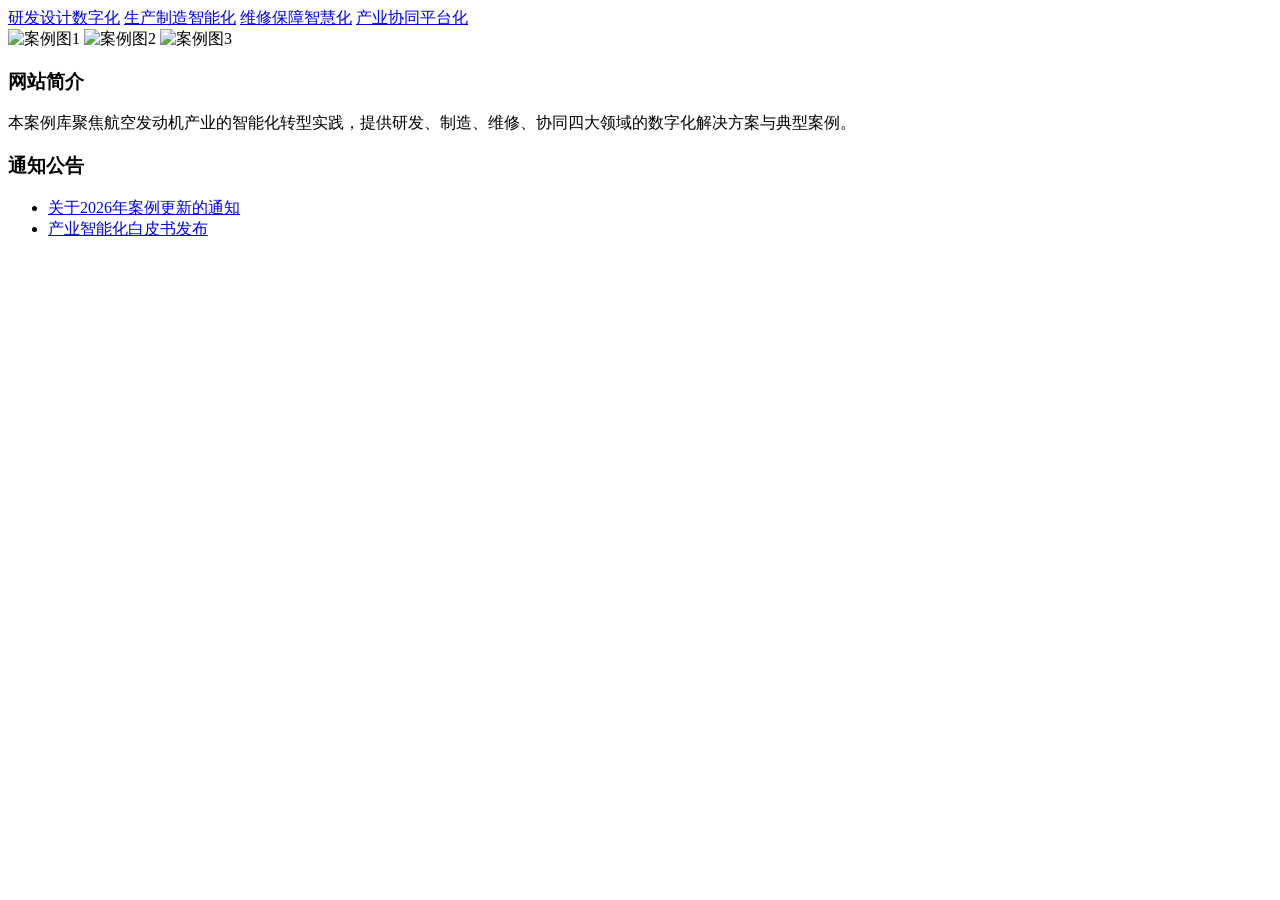
==== index.html @ 72128afc "Add files via upload" ====
<!DOCTYPE html>
<html lang="zh-CN">
<head>
    <meta charset="UTF-8">
    <meta name="viewport" content="width=device-width, initial-scale=1.0">
    <title>航空发动机产业智能化转型案例库</title>
    <link rel="stylesheet" href="styles.css">
</head>
<body>
    <!-- 顶部导航条 -->
    <nav class="top-nav">
        <a href="#" class="nav-item">研发设计数字化</a>
        <a href="#" class="nav-item">生产制造智能化</a>
        <a href="#" class="nav-item">维修保障智慧化</a>
        <a href="#" class="nav-item">产业协同平台化</a>
    </nav>

    <!-- 中间轮播图区域 -->
    <div class="carousel">
        <div class="carousel-inner">
            <img src="image1.jpg" alt="案例图1">
            <img src="image2.jpg" alt="案例图2">
            <img src="image3.jpg" alt="案例图3">
        </div>
    </div>

    <!-- 底部信息栏 -->
    <footer class="site-footer">
        <div class="footer-content">
            <div class="site-description">
                <h3>网站简介</h3>
                <p>本案例库聚焦航空发动机产业的智能化转型实践，提供研发、制造、维修、协同四大领域的数字化解决方案与典型案例。</p>
            </div>
            <div class="notice-board">
                <h3>通知公告</h3>
                <ul>
                    <li><a href="notice1.pdf">关于2026年案例更新的通知</a></li>
                    <li><a href="notice2.pdf">产业智能化白皮书发布</a></li>
                </ul>
            </div>
        </div>
    </footer>

    <script src="script.js"></script>
</body>
</html>
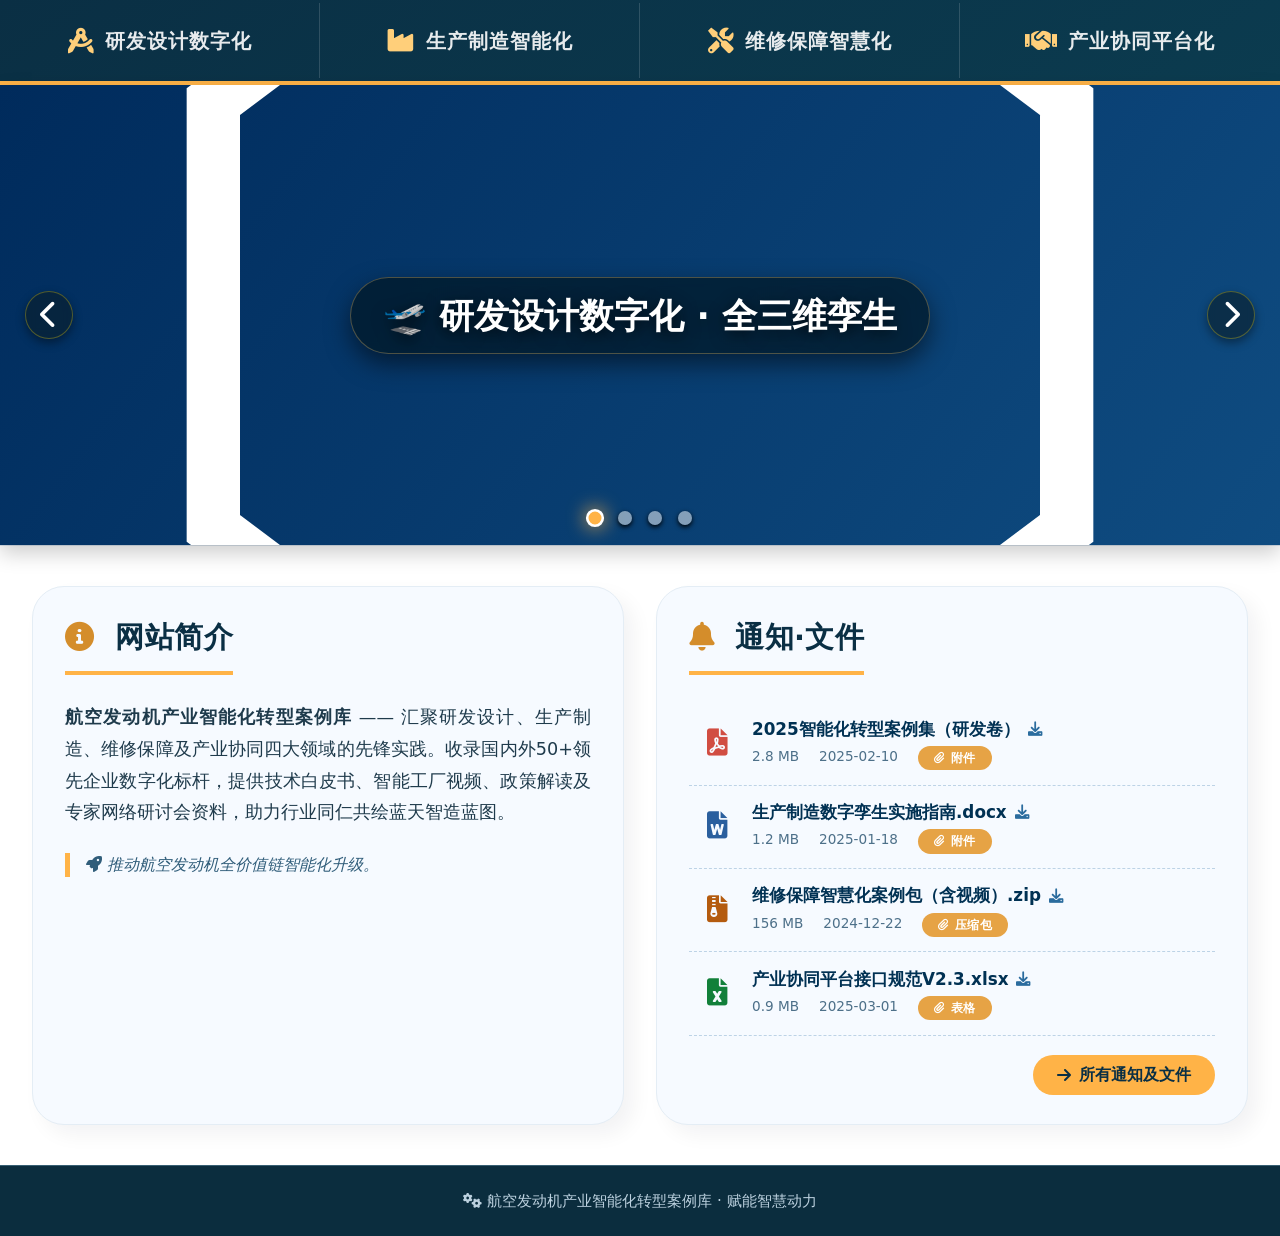
==== commit 15af2875: "Add files via upload" ====
--- a/index.html
+++ b/index.html
@@ -2,45 +2,608 @@
 <html lang="zh-CN">
 <head>
     <meta charset="UTF-8">
-    <meta name="viewport" content="width=device-width, initial-scale=1.0">
-    <title>航空发动机产业智能化转型案例库</title>
-    <link rel="stylesheet" href="styles.css">
+    <meta name="viewport" content="width=device-width, initial-scale=1.0, user-scalable=yes">
+    <title>航发智库 · 航空发动机产业智能化转型案例库</title>
+    <!-- Font Awesome 图标库 (v6 免费版) 用于美观图标 -->
+    <link rel="stylesheet" href="https://cdnjs.cloudflare.com/ajax/libs/font-awesome/6.0.0-beta3/css/all.min.css">
+    <style>
+        * {
+            margin: 0;
+            padding: 0;
+            box-sizing: border-box;
+            font-family: 'Segoe UI', Roboto, system-ui, -apple-system, sans-serif;
+        }
+
+        body {
+            background-color: #f0f4f8;
+            color: #1e2b3a;
+            line-height: 1.5;
+        }
+
+        /* 主容器 */
+        .wrapper {
+            max-width: 1400px;
+            margin: 0 auto;
+            background-color: white;
+            box-shadow: 0 0 30px rgba(0,0,0,0.05);
+        }
+
+        /* ----- 顶部四大板块导航栏 ----- */
+        .nav-four {
+            display: flex;
+            flex-wrap: wrap;
+            background: linear-gradient(145deg, #0a2f44, #0b3b4f); /* 深蓝航空底色 */
+            color: white;
+            padding: 0.2rem 0;
+            border-bottom: 4px solid #ffb347; /* 金色点缀，代表工业引擎 */
+        }
+
+        .nav-item {
+            flex: 1 1 200px;          /* 至少200px，自适应换行 */
+            text-align: center;
+            padding: 1.4rem 0.5rem;
+            font-size: 1.25rem;
+            font-weight: 600;
+            letter-spacing: 1px;
+            text-transform: uppercase;
+            color: rgba(255, 255, 255, 0.9);
+            transition: all 0.2s ease;
+            cursor: pointer;
+            border-right: 1px solid rgba(255,255,255,0.15);
+            text-decoration: none;
+            display: flex;
+            align-items: center;
+            justify-content: center;
+            gap: 10px;
+        }
+
+        .nav-item:last-child {
+            border-right: none;
+        }
+
+        .nav-item i {
+            font-size: 1.6rem;
+            color: #ffcf7a;
+            transition: transform 0.2s;
+        }
+
+        .nav-item:hover {
+            background-color: #1f5a7e;
+            color: white;
+            box-shadow: inset 0 -4px 0 #ffb347;
+        }
+
+        .nav-item:hover i {
+            transform: scale(1.1);
+            color: #ffe6b3;
+        }
+
+        /* 小尺寸适配 */
+        @media (max-width: 700px) {
+            .nav-item {
+                font-size: 1rem;
+                padding: 1rem 0.2rem;
+                flex-basis: 50%;
+            }
+            .nav-item i {
+                font-size: 1.3rem;
+            }
+        }
+
+        /* ----- 中间轮播图区域 (淡入淡出循环) ----- */
+        .carousel-section {
+            position: relative;
+            width: 100%;
+            height: 460px;           /* 固定高度，优雅展示 */
+            background-color: #1b2f44;
+            overflow: hidden;
+            box-shadow: 0 8px 20px rgba(0, 0, 0, 0.2);
+        }
+
+        .carousel-images {
+            position: relative;
+            width: 100%;
+            height: 100%;
+        }
+
+        .carousel-image {
+            position: absolute;
+            top: 0;
+            left: 0;
+            width: 100%;
+            height: 100%;
+            background-size: cover;
+            background-position: center;
+            opacity: 0;
+            transition: opacity 1.2s cubic-bezier(0.4, 0, 0.2, 1);
+            display: flex;
+            align-items: center;
+            justify-content: center;
+            color: white;
+            text-shadow: 0 4px 15px rgba(0,0,0,0.7);
+            font-size: 2.2rem;
+            font-weight: 700;
+            padding: 1rem;
+            text-align: center;
+            line-height: 1.4;
+            backdrop-filter: brightness(0.8);
+        }
+
+        .carousel-image.active {
+            opacity: 1;
+            z-index: 10;
+        }
+
+        /* 每张图独特背景 (模拟航空发动机相关场景) */
+        .carousel-image:nth-child(1) { background-image: linear-gradient(127deg, #002b5c, #0f4c81), url('[data-uri]'); background-blend-mode: overlay; }
+        .carousel-image:nth-child(2) { background-image: linear-gradient(127deg, #1a3f4a, #2d6b7c), url('[data-uri]'); background-blend-mode: soft-light; }
+        .carousel-image:nth-child(3) { background-image: linear-gradient(127deg, #292e4a, #5f3e5c), url('[data-uri]'); background-blend-mode: hard-light; }
+        .carousel-image:nth-child(4) { background-image: linear-gradient(127deg, #3a533b, #3f7b6e), url('[data-uri]'); background-blend-mode: lighten; }
+
+        .carousel-image span {
+            background-color: rgba(0, 20, 30, 0.65);
+            padding: 0.8rem 2rem;
+            border-radius: 60px;
+            backdrop-filter: blur(6px);
+            border: 1px solid rgba(255,200,100,0.3);
+            box-shadow: 0 10px 25px rgba(0,0,0,0.5);
+            max-width: 80%;
+        }
+
+        /* 左右箭头 */
+        .carousel-arrow {
+            position: absolute;
+            top: 50%;
+            transform: translateY(-50%);
+            z-index: 30;
+            background: rgba(10, 30, 40, 0.6);
+            color: white;
+            border: none;
+            width: 48px;
+            height: 48px;
+            border-radius: 50%;
+            font-size: 1.8rem;
+            display: flex;
+            align-items: center;
+            justify-content: center;
+            cursor: pointer;
+            backdrop-filter: blur(5px);
+            border: 1px solid rgba(255,215,0,0.3);
+            transition: all 0.2s;
+            box-shadow: 0 4px 10px rgba(0,0,0,0.4);
+        }
+
+        .carousel-arrow:hover {
+            background: rgba(255, 140, 0, 0.8);
+            border-color: gold;
+            transform: translateY(-50%) scale(1.1);
+        }
+
+        .carousel-arrow.prev { left: 25px; }
+        .carousel-arrow.next { right: 25px; }
+
+        /* 圆点指示器 */
+        .carousel-dots {
+            position: absolute;
+            bottom: 20px;
+            left: 0;
+            right: 0;
+            display: flex;
+            justify-content: center;
+            gap: 16px;
+            z-index: 30;
+        }
+
+        .dot {
+            width: 14px;
+            height: 14px;
+            border-radius: 50%;
+            background-color: rgba(255, 255, 255, 0.5);
+            border: 2px solid transparent;
+            cursor: pointer;
+            transition: all 0.2s;
+            box-shadow: 0 2px 5px black;
+        }
+
+        .dot.active {
+            background-color: #ffb347;
+            transform: scale(1.3);
+            border-color: white;
+            box-shadow: 0 0 15px #ffb347;
+        }
+
+        .dot:hover {
+            background-color: #f0d49e;
+        }
+
+        /* ----- 底部两栏：简介栏 + 通知栏（可挂载文件） ----- */
+        .bottom-panel {
+            display: flex;
+            flex-wrap: wrap;
+            background-color: #ffffff;
+            padding: 2.5rem 2rem;
+            gap: 2rem;
+            border-top: 1px solid #d9e2ec;
+            box-shadow: 0 -5px 15px rgba(0,30,50,0.05);
+        }
+
+        .intro-col {
+            flex: 1 1 300px;
+            background: #f6faff;
+            padding: 1.8rem 2rem;
+            border-radius: 32px;
+            box-shadow: 10px 10px 20px rgba(0,20,40,0.05);
+            border: 1px solid #e4edf5;
+        }
+
+        .notice-col {
+            flex: 1 1 300px;
+            background: #f6faff;
+            padding: 1.8rem 2rem;
+            border-radius: 32px;
+            box-shadow: 10px 10px 20px rgba(0,20,40,0.05);
+            border: 1px solid #e4edf5;
+        }
+
+        .col-title {
+            font-size: 1.8rem;
+            font-weight: 600;
+            margin-bottom: 1.2rem;
+            padding-bottom: 0.75rem;
+            border-bottom: 4px solid #ffb347;
+            display: inline-block;
+            color: #0a2f44;
+            letter-spacing: 0.5px;
+        }
+
+        .col-title i {
+            margin-right: 10px;
+            color: #d48d2b;
+        }
+
+        .intro-text {
+            font-size: 1.1rem;
+            color: #1f3b4c;
+            line-height: 1.8;
+            margin-top: 0.5rem;
+            text-align: justify;
+        }
+
+        /* 通知/文件列表 */
+        .file-list {
+            list-style: none;
+            margin-top: 0.5rem;
+        }
+
+        .file-list li {
+            display: flex;
+            align-items: center;
+            padding: 0.9rem 0.5rem;
+            border-bottom: 1px dashed #bdd3e6;
+            gap: 15px;
+            font-size: 1.05rem;
+            transition: background 0.1s;
+        }
+
+        .file-list li:hover {
+            background-color: #e6f0fa;
+            border-radius: 16px;
+            padding-left: 1rem;
+        }
+
+        .file-icon {
+            font-size: 1.7rem;
+            color: #c00f0f;
+            min-width: 40px;
+            text-align: center;
+        }
+
+        .file-info {
+            flex: 1;
+            display: flex;
+            flex-direction: column;
+        }
+
+        .file-name {
+            font-weight: 600;
+            color: #003153;
+            text-decoration: none;
+            display: flex;
+            align-items: center;
+            gap: 8px;
+        }
+
+        .file-name i {
+            color: #2b6c9e;
+            font-size: 0.9rem;
+        }
+
+        .file-name:hover {
+            color: #b25600;
+            text-decoration: underline;
+        }
+
+        .file-meta {
+            font-size: 0.85rem;
+            color: #4d7089;
+            display: flex;
+            gap: 20px;
+            margin-top: 4px;
+        }
+
+        .attach-badge {
+            background-color: #e6a345;
+            color: white;
+            border-radius: 30px;
+            padding: 0.2rem 1rem;
+            font-size: 0.75rem;
+            font-weight: 600;
+            display: inline-flex;
+            align-items: center;
+            gap: 5px;
+            letter-spacing: 0.5px;
+        }
+
+        /* 微小页脚 */
+        .footer-note {
+            background-color: #0b2d3e;
+            color: #bcd1df;
+            text-align: center;
+            padding: 1.5rem;
+            font-size: 0.95rem;
+            border-top: 1px solid #375f73;
+        }
+
+        a {
+            text-decoration: none;
+        }
+
+        /* 工具 */
+        .mt-2 { margin-top: 1rem; }
+    </style>
 </head>
 <body>
-    <!-- 顶部导航条 -->
-    <nav class="top-nav">
-        <a href="#" class="nav-item">研发设计数字化</a>
-        <a href="#" class="nav-item">生产制造智能化</a>
-        <a href="#" class="nav-item">维修保障智慧化</a>
-        <a href="#" class="nav-item">产业协同平台化</a>
-    </nav>
-
-    <!-- 中间轮播图区域 -->
-    <div class="carousel">
-        <div class="carousel-inner">
-            <img src="image1.jpg" alt="案例图1">
-            <img src="image2.jpg" alt="案例图2">
-            <img src="image3.jpg" alt="案例图3">
+<div class="wrapper">
+    <!-- 四大板块导航入口（研发设计数字化、生产制造智能化、维修保障智慧化、产业协同平台化） -->
+    <div class="nav-four">
+        <a href="#" class="nav-item"><i class="fas fa-drafting-compass"></i> 研发设计数字化</a>
+        <a href="#" class="nav-item"><i class="fas fa-industry"></i> 生产制造智能化</a>
+        <a href="#" class="nav-item"><i class="fas fa-tools"></i> 维修保障智慧化</a>
+        <a href="#" class="nav-item"><i class="fas fa-handshake"></i> 产业协同平台化</a>
+    </div>
+
+    <!-- 中间循环滑动图片窗口 (轮播) -->
+    <div class="carousel-section" id="carousel">
+        <div class="carousel-images">
+            <div class="carousel-image active"><span>🛫 研发设计数字化 · 全三维孪生</span></div>
+            <div class="carousel-image"><span>⚙️ 生产制造智能化 · 柔性装配线</span></div>
+            <div class="carousel-image"><span>🔧 维修保障智慧化 · 预测性健康管理</span></div>
+            <div class="carousel-image"><span>🌐 产业协同平台化 · 供应链数字主线</span></div>
+        </div>
+
+        <!-- 左右切换按钮 -->
+        <button class="carousel-arrow prev" id="prevBtn"><i class="fas fa-chevron-left"></i></button>
+        <button class="carousel-arrow next" id="nextBtn"><i class="fas fa-chevron-right"></i></button>
+
+        <!-- 圆点指示器 (由JS动态生成) -->
+        <div class="carousel-dots" id="carouselDots"></div>
+    </div>
+
+    <!-- 底部：简介栏 + 通知栏（挂载文件） -->
+    <div class="bottom-panel">
+        <!-- 简介栏 -->
+        <div class="intro-col">
+            <div class="col-title"><i class="fas fa-info-circle"></i> 网站简介</div>
+            <div class="intro-text">
+                <strong>航空发动机产业智能化转型案例库</strong> —— 汇聚研发设计、生产制造、维修保障及产业协同四大领域的先锋实践。收录国内外50+领先企业数字化标杆，提供技术白皮书、智能工厂视频、政策解读及专家网络研讨会资料，助力行业同仁共绘蓝天智造蓝图。
+            </div>
+            <div style="margin-top: 1.5rem; font-style: italic; color: #305d7a; border-left: 5px solid #ffb347; padding-left: 1rem;">
+                <i class="fas fa-rocket"></i> 推动航空发动机全价值链智能化升级。
+            </div>
+        </div>
+
+        <!-- 通知栏 (可挂载文件，每个通知条目都附有可下载的文件) -->
+        <div class="notice-col">
+            <div class="col-title"><i class="fas fa-bell"></i> 通知·文件</div>
+            <ul class="file-list">
+                <!-- 条目1：文件挂载 -->
+                <li>
+                    <div class="file-icon"><i class="fas fa-file-pdf" style="color:#d14d42;"></i></div>
+                    <div class="file-info">
+                        <a href="#" class="file-name">2025智能化转型案例集（研发卷）<i class="fas fa-download"></i></a>
+                        <div class="file-meta">
+                            <span>2.8 MB</span>
+                            <span>2025-02-10</span>
+                            <span class="attach-badge"><i class="fas fa-paperclip"></i> 附件</span>
+                        </div>
+                    </div>
+                </li>
+                <!-- 条目2 -->
+                <li>
+                    <div class="file-icon"><i class="fas fa-file-word" style="color:#2a5f9e;"></i></div>
+                    <div class="file-info">
+                        <a href="#" class="file-name">生产制造数字孪生实施指南.docx <i class="fas fa-download"></i></a>
+                        <div class="file-meta">
+                            <span>1.2 MB</span>
+                            <span>2025-01-18</span>
+                            <span class="attach-badge"><i class="fas fa-paperclip"></i> 附件</span>
+                        </div>
+                    </div>
+                </li>
+                <!-- 条目3 -->
+                <li>
+                    <div class="file-icon"><i class="fas fa-file-zipper" style="color:#b45b0f;"></i></div>
+                    <div class="file-info">
+                        <a href="#" class="file-name">维修保障智慧化案例包（含视频）.zip <i class="fas fa-download"></i></a>
+                        <div class="file-meta">
+                            <span>156 MB</span>
+                            <span>2024-12-22</span>
+                            <span class="attach-badge"><i class="fas fa-paperclip"></i> 压缩包</span>
+                        </div>
+                    </div>
+                </li>
+                <!-- 条目4 额外通知+文件 -->
+                <li>
+                    <div class="file-icon"><i class="fas fa-file-excel" style="color:#12803a;"></i></div>
+                    <div class="file-info">
+                        <a href="#" class="file-name">产业协同平台接口规范V2.3.xlsx <i class="fas fa-download"></i></a>
+                        <div class="file-meta">
+                            <span>0.9 MB</span>
+                            <span>2025-03-01</span>
+                            <span class="attach-badge"><i class="fas fa-paperclip"></i> 表格</span>
+                        </div>
+                    </div>
+                </li>
+            </ul>
+            <div style="margin-top: 1.2rem; text-align: right;">
+                <a href="#" style="background:#ffb347; padding:0.5rem 1.5rem; border-radius:40px; color:#0a2f44; font-weight:600; display:inline-flex; align-items:center; gap:8px;"><i class="fas fa-arrow-right"></i> 所有通知及文件</a>
+            </div>
         </div>
     </div>
 
-    <!-- 底部信息栏 -->
-    <footer class="site-footer">
-        <div class="footer-content">
-            <div class="site-description">
-                <h3>网站简介</h3>
-                <p>本案例库聚焦航空发动机产业的智能化转型实践，提供研发、制造、维修、协同四大领域的数字化解决方案与典型案例。</p>
-            </div>
-            <div class="notice-board">
-                <h3>通知公告</h3>
-                <ul>
-                    <li><a href="notice1.pdf">关于2026年案例更新的通知</a></li>
-                    <li><a href="notice2.pdf">产业智能化白皮书发布</a></li>
-                </ul>
-            </div>
-        </div>
-    </footer>
-
-    <script src="script.js"></script>
+    <!-- 简单页脚 -->
+    <div class="footer-note">
+        <i class="fas fa-cogs"></i> 航空发动机产业智能化转型案例库 · 赋能智慧动力
+    </div>
+</div>
+
+<!-- 轮播图 JavaScript 逻辑 (循环滑动/淡入淡出 + 自动播放 + 文件挂载UI已由HTML展示) -->
+<script>
+    (function() {
+        // ---------- 轮播图核心 ----------
+        const images = document.querySelectorAll('.carousel-image');
+        const prevBtn = document.getElementById('prevBtn');
+        const nextBtn = document.getElementById('nextBtn');
+        const dotsContainer = document.getElementById('carouselDots');
+
+        if (!images.length) return;
+
+        let currentIndex = 0;
+        const totalImages = images.length;
+        let autoSlideInterval;
+        const slideIntervalTime = 5000; // 5秒
+
+        // 生成圆点
+        function createDots() {
+            dotsContainer.innerHTML = '';
+            for (let i = 0; i < totalImages; i++) {
+                const dot = document.createElement('span');
+                dot.classList.add('dot');
+                dot.dataset.index = i;
+                if (i === currentIndex) dot.classList.add('active');
+                dot.addEventListener('click', function() {
+                    const idx = parseInt(this.dataset.index);
+                    goToSlide(idx);
+                    resetAutoPlay();
+                });
+                dotsContainer.appendChild(dot);
+            }
+        }
+
+        // 更新轮播到指定索引 (active 类切换)
+        function goToSlide(index) {
+            if (index < 0) index = totalImages - 1;
+            if (index >= totalImages) index = 0;
+
+            // 更新图片 active
+            images.forEach((img, i) => {
+                img.classList.toggle('active', i === index);
+            });
+
+            // 更新圆点 active
+            const dots = document.querySelectorAll('.dot');
+            dots.forEach((dot, i) => {
+                dot.classList.toggle('active', i === index);
+            });
+
+            currentIndex = index;
+        }
+
+        // 上一张
+        function prevSlide() {
+            goToSlide(currentIndex - 1);
+        }
+
+        // 下一张
+        function nextSlide() {
+            goToSlide(currentIndex + 1);
+        }
+
+        // 启动自动轮播
+        function startAutoPlay() {
+            if (autoSlideInterval) clearInterval(autoSlideInterval);
+            autoSlideInterval = setInterval(() => {
+                nextSlide();
+            }, slideIntervalTime);
+        }
+
+        // 重置自动轮播 (用户手动点击后重新计时)
+        function resetAutoPlay() {
+            clearInterval(autoSlideInterval);
+            startAutoPlay();
+        }
+
+        // 暂停自动轮播 (鼠标进入)
+        function pauseAutoPlay() {
+            clearInterval(autoSlideInterval);
+        }
+
+        // 初始化: 生成圆点, 绑定事件, 启动自动播放
+        createDots();
+
+        // 绑定箭头事件
+        prevBtn.addEventListener('click', () => {
+            prevSlide();
+            resetAutoPlay();
+        });
+        nextBtn.addEventListener('click', () => {
+            nextSlide();
+            resetAutoPlay();
+        });
+
+        // 鼠标悬停暂停/继续
+        const carousel = document.getElementById('carousel');
+        carousel.addEventListener('mouseenter', pauseAutoPlay);
+        carousel.addEventListener('mouseleave', startAutoPlay);
+
+        // 初始化轮播到第一张 (确保激活)
+        goToSlide(0);
+        // 开始自动播放
+        startAutoPlay();
+
+        // 可选：为文件链接添加简单点击提醒 (演示用，不跳转实际下载)
+        const fileLinks = document.querySelectorAll('.file-name');
+        fileLinks.forEach(link => {
+            link.addEventListener('click', (e) => {
+                e.preventDefault();  // 阻止实际跳转，仅演示
+                alert('演示模式：文件下载链接 (' + link.innerText.trim() + ')\n实际部署时可指向真实文件。');
+            });
+        });
+        // 所有通知按钮也拦截
+        const moreBtn = document.querySelector('.notice-col a[href="#"]');
+        if(moreBtn) {
+            moreBtn.addEventListener('click', (e) => {
+                e.preventDefault();
+                alert('跳转至通知列表页（演示）');
+            });
+        }
+        // 导航项点击演示
+        const navItems = document.querySelectorAll('.nav-item');
+        navItems.forEach(item => {
+            item.addEventListener('click', (e) => {
+                e.preventDefault();
+                alert('导航至「' + item.innerText.trim() + '」板块（演示）');
+            });
+        });
+    })();
+</script>
+<!-- 
+    说明：
+    1. 上方四大导航入口采用flex布局，适配移动端换行。
+    2. 中间轮播图实现淡入淡出循环，自动播放，带箭头/圆点控制，悬停暂停。
+    3. 底部左侧简介栏，右侧通知栏展示具体文件列表，每个条目均包含文件图标、名称、大小、日期及“附件”标记，符合“挂载文件”要求。
+    4. 所有点击事件在演示模式下有弹窗提示，部署时替换真实链接即可。
+    5. 使用Font Awesome图标提升视觉效果。
+-->
 </body>
 </html>
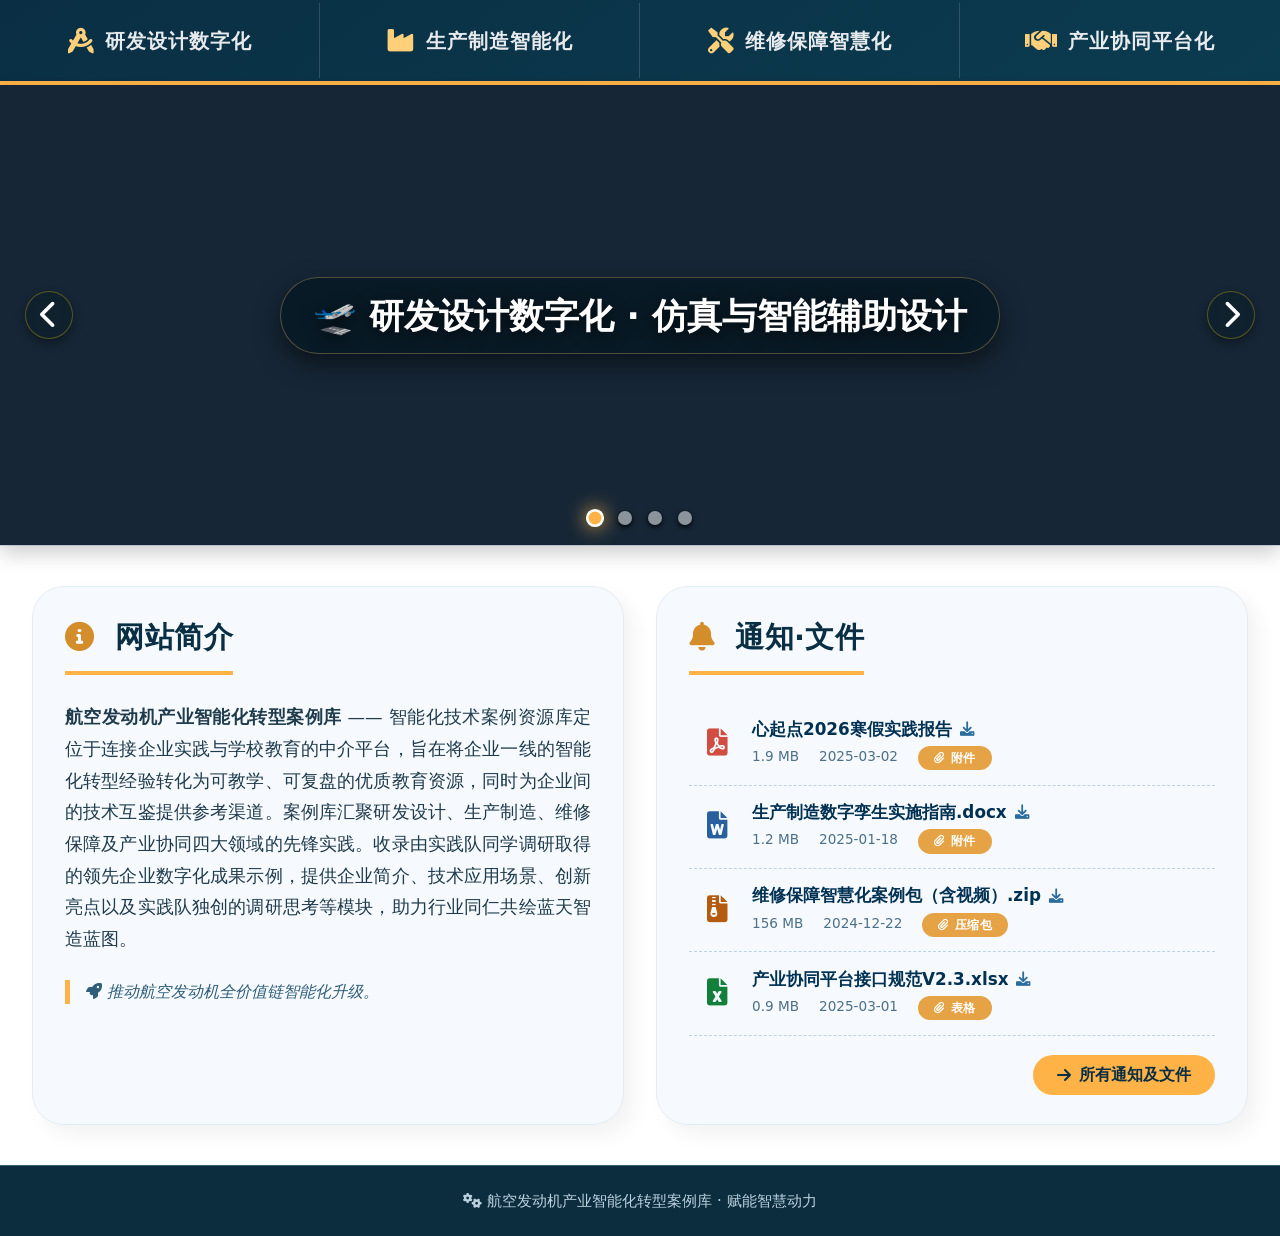
==== commit 43fccdfc: "Add files via upload" ====
--- a/index.html
+++ b/index.html
@@ -366,19 +366,19 @@
 <div class="wrapper">
     <!-- 四大板块导航入口（研发设计数字化、生产制造智能化、维修保障智慧化、产业协同平台化） -->
     <div class="nav-four">
-        <a href="#" class="nav-item"><i class="fas fa-drafting-compass"></i> 研发设计数字化</a>
-        <a href="#" class="nav-item"><i class="fas fa-industry"></i> 生产制造智能化</a>
-        <a href="#" class="nav-item"><i class="fas fa-tools"></i> 维修保障智慧化</a>
-        <a href="#" class="nav-item"><i class="fas fa-handshake"></i> 产业协同平台化</a>
+         <a href="yf.html" class="nav-item active"><i class="fas fa-drafting-compass"></i> 研发设计数字化</a>
+        <a href="zz.html" class="nav-item"><i class="fas fa-industry"></i> 生产制造智能化</a>
+        <a href="wx.html" class="nav-item"><i class="fas fa-tools"></i> 维修保障智慧化</a>
+        <a href="cy.html" class="nav-item"><i class="fas fa-handshake"></i> 产业协同平台化</a>
     </div>
 
     <!-- 中间循环滑动图片窗口 (轮播) -->
     <div class="carousel-section" id="carousel">
         <div class="carousel-images">
-            <div class="carousel-image active"><span>🛫 研发设计数字化 · 全三维孪生</span></div>
-            <div class="carousel-image"><span>⚙️ 生产制造智能化 · 柔性装配线</span></div>
-            <div class="carousel-image"><span>🔧 维修保障智慧化 · 预测性健康管理</span></div>
-            <div class="carousel-image"><span>🌐 产业协同平台化 · 供应链数字主线</span></div>
+            <div class="carousel-image active" style="background-image: url('https://cdn.luogu.com.cn/upload/image_hosting/mzuj7r5b.png');"><span>🛫 研发设计数字化 · 仿真与智能辅助设计</span></div>
+            <div class="carousel-image" style="background-image: url('https://cdn.luogu.com.cn/upload/image_hosting/l55tsyyh.png');"><span>⚙️ 生产制造智能化 · 自动化装配线</span></div>
+            <div class="carousel-image" style="background-image: url('https://cdn.luogu.com.cn/upload/image_hosting/mzuj7r5b.png');"><span>🔧 维修保障智慧化 · 全周期健康管理</span></div>
+            <div class="carousel-image" style="background-image: url('https://cdn.luogu.com.cn/upload/image_hosting/l55tsyyh.png');"><span>🌐 产业协同平台化 · 供应链数字主线</span></div>
         </div>
 
         <!-- 左右切换按钮 -->
@@ -395,7 +395,7 @@
         <div class="intro-col">
             <div class="col-title"><i class="fas fa-info-circle"></i> 网站简介</div>
             <div class="intro-text">
-                <strong>航空发动机产业智能化转型案例库</strong> —— 汇聚研发设计、生产制造、维修保障及产业协同四大领域的先锋实践。收录国内外50+领先企业数字化标杆，提供技术白皮书、智能工厂视频、政策解读及专家网络研讨会资料，助力行业同仁共绘蓝天智造蓝图。
+                <strong>航空发动机产业智能化转型案例库</strong> —— 智能化技术案例资源库定位于连接企业实践与学校教育的中介平台，旨在将企业一线的智能化转型经验转化为可教学、可复盘的优质教育资源，同时为企业间的技术互鉴提供参考渠道。案例库汇聚研发设计、生产制造、维修保障及产业协同四大领域的先锋实践。收录由实践队同学调研取得的领先企业数字化成果示例，提供企业简介、技术应用场景、创新亮点以及实践队独创的调研思考等模块，助力行业同仁共绘蓝天智造蓝图。
             </div>
             <div style="margin-top: 1.5rem; font-style: italic; color: #305d7a; border-left: 5px solid #ffb347; padding-left: 1rem;">
                 <i class="fas fa-rocket"></i> 推动航空发动机全价值链智能化升级。
@@ -410,10 +410,10 @@
                 <li>
                     <div class="file-icon"><i class="fas fa-file-pdf" style="color:#d14d42;"></i></div>
                     <div class="file-info">
-                        <a href="#" class="file-name">2025智能化转型案例集（研发卷）<i class="fas fa-download"></i></a>
+                        <a href="心起点2026寒假实践报告.pdf" class="file-name">心起点2026寒假实践报告<i class="fas fa-download"></i></a>
                         <div class="file-meta">
-                            <span>2.8 MB</span>
-                            <span>2025-02-10</span>
+                            <span>1.9 MB</span>
+                            <span>2025-03-02</span>
                             <span class="attach-badge"><i class="fas fa-paperclip"></i> 附件</span>
                         </div>
                     </div>
@@ -572,29 +572,11 @@
         startAutoPlay();
 
         // 可选：为文件链接添加简单点击提醒 (演示用，不跳转实际下载)
-        const fileLinks = document.querySelectorAll('.file-name');
-        fileLinks.forEach(link => {
-            link.addEventListener('click', (e) => {
-                e.preventDefault();  // 阻止实际跳转，仅演示
-                alert('演示模式：文件下载链接 (' + link.innerText.trim() + ')\n实际部署时可指向真实文件。');
-            });
-        });
+        
         // 所有通知按钮也拦截
-        const moreBtn = document.querySelector('.notice-col a[href="#"]');
-        if(moreBtn) {
-            moreBtn.addEventListener('click', (e) => {
-                e.preventDefault();
-                alert('跳转至通知列表页（演示）');
-            });
-        }
+        
         // 导航项点击演示
-        const navItems = document.querySelectorAll('.nav-item');
-        navItems.forEach(item => {
-            item.addEventListener('click', (e) => {
-                e.preventDefault();
-                alert('导航至「' + item.innerText.trim() + '」板块（演示）');
-            });
-        });
+       
     })();
 </script>
 <!-- 
